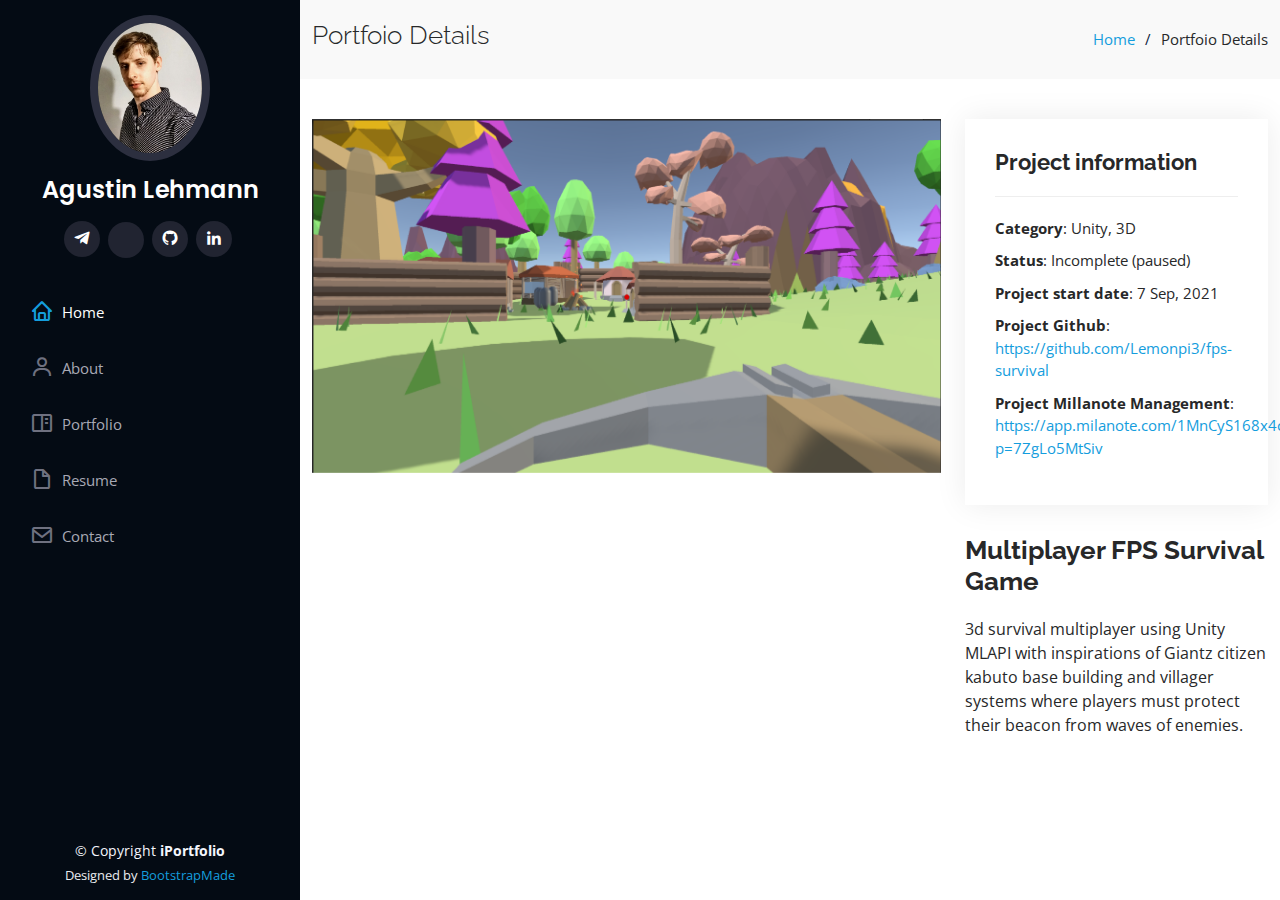
==== portfolio-details-pages/portfolio-details-fps-survival.html @ 2b0ac83c "moar changes" ====
<!DOCTYPE html>
<html lang="en">

<head>
  <meta charset="utf-8">
  <meta content="width=device-width, initial-scale=1.0" name="viewport">

  <title>Portfolio Details - iPortfolio Bootstrap Template</title>
  <meta content="" name="description">
  <meta content="" name="keywords">

  <!-- Favicons -->
  <link href="../assets/img/favicon.png" rel="icon">
  <link href="../assets/img/apple-touch-icon.png" rel="apple-touch-icon">

  <!-- Google Fonts -->
  <link href="https://fonts.googleapis.com/css?family=Open+Sans:300,300i,400,400i,600,600i,700,700i|Raleway:300,300i,400,400i,500,500i,600,600i,700,700i|Poppins:300,300i,400,400i,500,500i,600,600i,700,700i" rel="stylesheet">

  <!-- Vendor CSS Files -->
  <link href="../assets/vendor/aos/aos.css" rel="stylesheet">
  <link href="../assets/vendor/bootstrap/css/bootstrap.min.css" rel="stylesheet">
  <link href="../assets/vendor/bootstrap-icons/bootstrap-icons.css" rel="stylesheet">
  <link href="../assets/vendor/boxicons/css/boxicons.min.css" rel="stylesheet">
  <link href="../assets/vendor/glightbox/css/glightbox.min.css" rel="stylesheet">
  <link href="../assets/vendor/swiper/swiper-bundle.min.css" rel="stylesheet">

  <!-- Template Main CSS File -->
  <link href="../assets/css/style.css" rel="stylesheet">

  <!-- =======================================================
  * Template Name: iPortfolio - v3.8.0
  * Template URL: https://bootstrapmade.com/iportfolio-bootstrap-portfolio-websites-template/
  * Author: BootstrapMade.com
  * License: https://bootstrapmade.com/license/
  ======================================================== -->
</head>

<body>

  <!-- ======= Mobile nav toggle button ======= -->
  <i class="bi bi-list mobile-nav-toggle d-xl-none"></i>

  <!-- ======= Header ======= -->
  <header id="header">
    <div class="d-flex flex-column">

      <div class="profile">
        <img src="../assets/images/profile.jpg" alt="" class="img-fluid rounded-circle">
        <h1 class="text-light"><a href="index.html">Agustin Lehmann</a></h1>
        <div class="social-links mt-3 text-center">
          <!-- <a href="#" class="twitter"><i class="bx bxl-twitter"></i></a> -->
          <a href="https://t.me/AgustinLehmann" class="telegram"><i class="bx bxl-telegram"></i></a>
          <a href="https://www.kaggle.com/agustinlehmann" class="kaggle"><i class="bx kaggle-logo"></i></a>
          <a href="https://github.com/Lemonpi3" class="github"><i class="bx bxl-github"></i></a>
          <a href="https://linkedin.com/in/agustin-lehmann-abaab41b1/" class="linkedin"><i class="bx bxl-linkedin"></i></a>
        </div>
      </div>

      <nav id="navbar" class="nav-menu navbar">
        <ul>
          <li><a href="../index.html#hero" class="nav-link scrollto active"><i class="bx bx-home"></i> <span>Home</span></a></li>
          <li><a href="../index.html#about" class="nav-link scrollto"><i class="bx bx-user"></i> <span>About</span></a></li>
          <li><a href="../index.html#portfolio" class="nav-link scrollto"><i class="bx bx-book-content"></i> <span>Portfolio</span></a></li>
          <li><a href="../index.html#resume" class="nav-link scrollto"><i class="bx bx-file-blank"></i> <span>Resume</span></a></li>
          <li><a href="../index.html#contact" class="nav-link scrollto"><i class="bx bx-envelope"></i> <span>Contact</span></a></li>
        </ul>
      </nav><!-- .nav-menu -->
    </div>
  </header><!-- End Header -->

  <main id="main">

    <!-- ======= Breadcrumbs ======= -->
    <section id="breadcrumbs" class="breadcrumbs">
      <div class="container">

        <div class="d-flex justify-content-between align-items-center">
          <h2>Portfoio Details</h2>
          <ol>
            <li><a href="index.html">Home</a></li>
            <li>Portfoio Details</li>
          </ol>
        </div>

      </div>
    </section><!-- End Breadcrumbs -->

    <!-- ======= Portfolio Details Section ======= -->
    <section id="portfolio-details" class="portfolio-details">
      <div class="container">

        <div class="row gy-4">

          <div class="col-lg-8">
            <div class="portfolio-details-slider swiper">
              <div class="swiper-wrapper align-items-center">

                <div class="swiper-slide">
                  <img src="../assets/images/fpsSurvival.png" alt="">
                </div>

                <!-- <div class="swiper-slide">
                  <img src="../assets/images/HearthFailure2.png" alt="">
                </div> -->

                <!-- <div class="swiper-slide">
                  <img src="assets/img/portfolio/portfolio-details-3.jpg" alt="">
                </div> -->

              </div>
              <div class="swiper-pagination"></div>
            </div>
          </div>

          <div class="col-lg-4">
            <div class="portfolio-info">
              <h3>Project information</h3>
              <ul>
                <li><strong>Category</strong>: Unity, 3D</li>
                <!-- <li><strong>Topic</strong>: Games</li> -->
                <li><strong>Status</strong>: Incomplete (paused)</li>
                <li><strong>Project start date</strong>: 7 Sep, 2021</li>
                <li><strong>Project Github</strong>: <a href="https://github.com/Lemonpi3/fps-survival">https://github.com/Lemonpi3/fps-survival</a></li>
                <li><strong>Project Millanote Management</strong>: <a href="https://app.milanote.com/1MnCyS168x4c06?p=7ZgLo5MtSiv">https://app.milanote.com/1MnCyS168x4c06?p=7ZgLo5MtSiv</a></li>
              </ul>
            </div>
            <div class="portfolio-description">
              <h2>Multiplayer FPS Survival Game</h2>
              <p>
                3d survival multiplayer using Unity MLAPI with inspirations of Giantz citizen kabuto base building and villager systems where players must protect their beacon from waves of enemies.
              </p>
            </div>
          </div>

        </div>

      </div>
    </section><!-- End Portfolio Details Section -->

  </main><!-- End #main -->

  <!-- ======= Footer ======= -->
  <footer id="footer">
    <div class="container">
      <div class="copyright">
        &copy; Copyright <strong><span>iPortfolio</span></strong>
      </div>
      <div class="credits">
        <!-- All the links in the footer should remain intact. -->
        <!-- You can delete the links only if you purchased the pro version. -->
        <!-- Licensing information: https://bootstrapmade.com/license/ -->
        <!-- Purchase the pro version with working PHP/AJAX contact form: https://bootstrapmade.com/iportfolio-bootstrap-portfolio-websites-template/ -->
        Designed by <a href="https://bootstrapmade.com/">BootstrapMade</a>
      </div>
    </div>
  </footer><!-- End  Footer -->

  <a href="#" class="back-to-top d-flex align-items-center justify-content-center"><i class="bi bi-arrow-up-short"></i></a>

  <!-- Vendor JS Files -->
  <script src="../assets/vendor/purecounter/purecounter_vanilla.js"></script>
  <script src="../assets/vendor/aos/aos.js"></script>
  <script src="../assets/vendor/bootstrap/js/bootstrap.bundle.min.js"></script>
  <script src="../assets/vendor/glightbox/js/glightbox.min.js"></script>
  <script src="../assets/vendor/isotope-layout/isotope.pkgd.min.js"></script>
  <script src="../assets/vendor/swiper/swiper-bundle.min.js"></script>
  <script src="../assets/vendor/typed.js/typed.min.js"></script>
  <script src="../assets/vendor/waypoints/noframework.waypoints.js"></script>
  <script src="../assets/vendor/php-email-form/validate.js"></script>

  <!-- Template Main JS File -->
  <script src="../assets/js/main.js"></script>

</body>

</html>
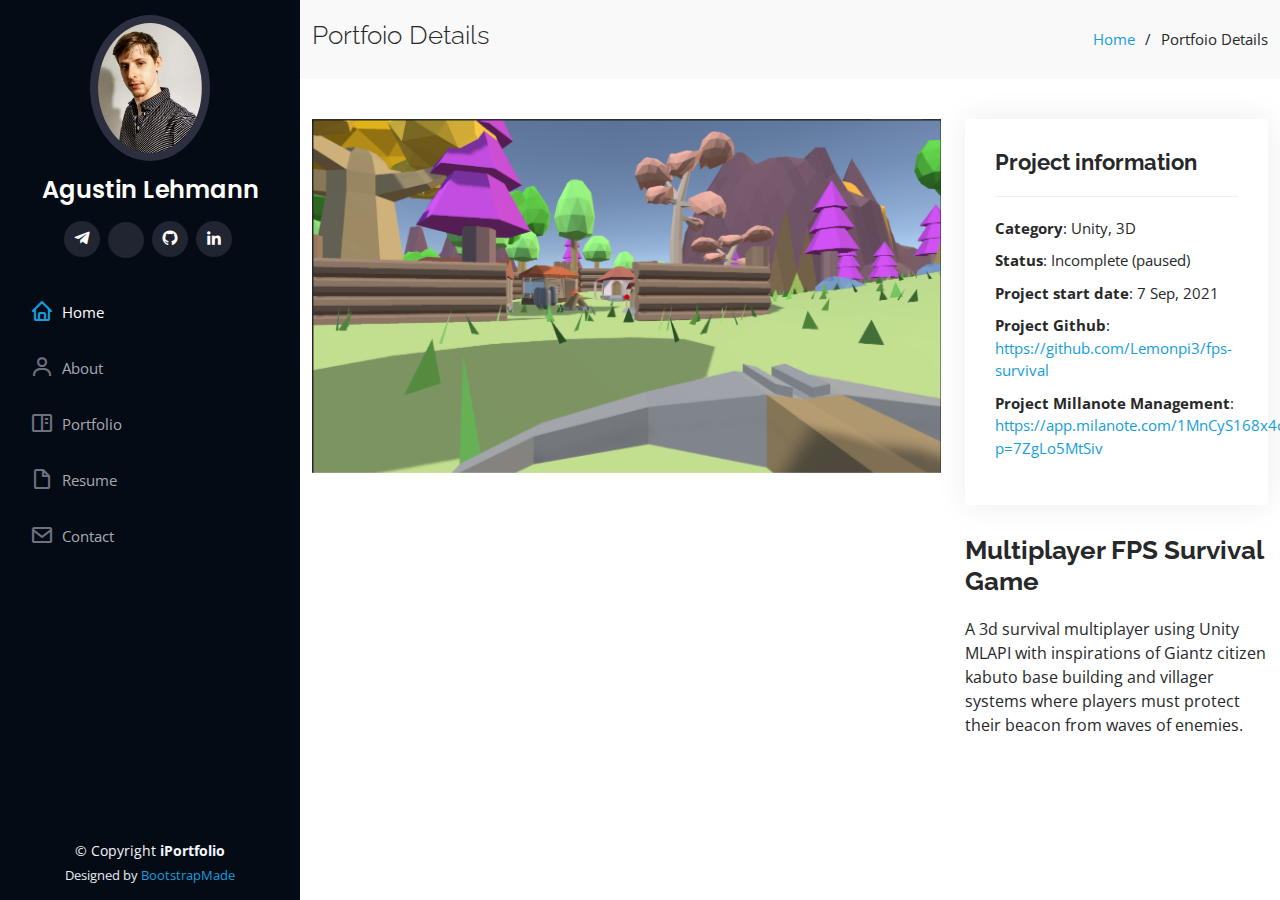
==== commit c6cf9244: "Moar work" ====
--- a/portfolio-details-pages/portfolio-details-fps-survival.html
+++ b/portfolio-details-pages/portfolio-details-fps-survival.html
@@ -127,7 +127,7 @@
             <div class="portfolio-description">
               <h2>Multiplayer FPS Survival Game</h2>
               <p>
-                3d survival multiplayer using Unity MLAPI with inspirations of Giantz citizen kabuto base building and villager systems where players must protect their beacon from waves of enemies.
+                A 3d survival multiplayer using Unity MLAPI with inspirations of Giantz citizen kabuto base building and villager systems where players must protect their beacon from waves of enemies.
               </p>
             </div>
           </div>
--- a/assets/css/style.css
+++ b/assets/css/style.css
@@ -233,7 +233,7 @@
 #hero {
   width: 100%;
   height: 100vh;
-  background: url("../images/LetBeChaos.jpg") top center;
+  background: url("../images/hero.png") top center;
   background-size: cover;
 }
 
